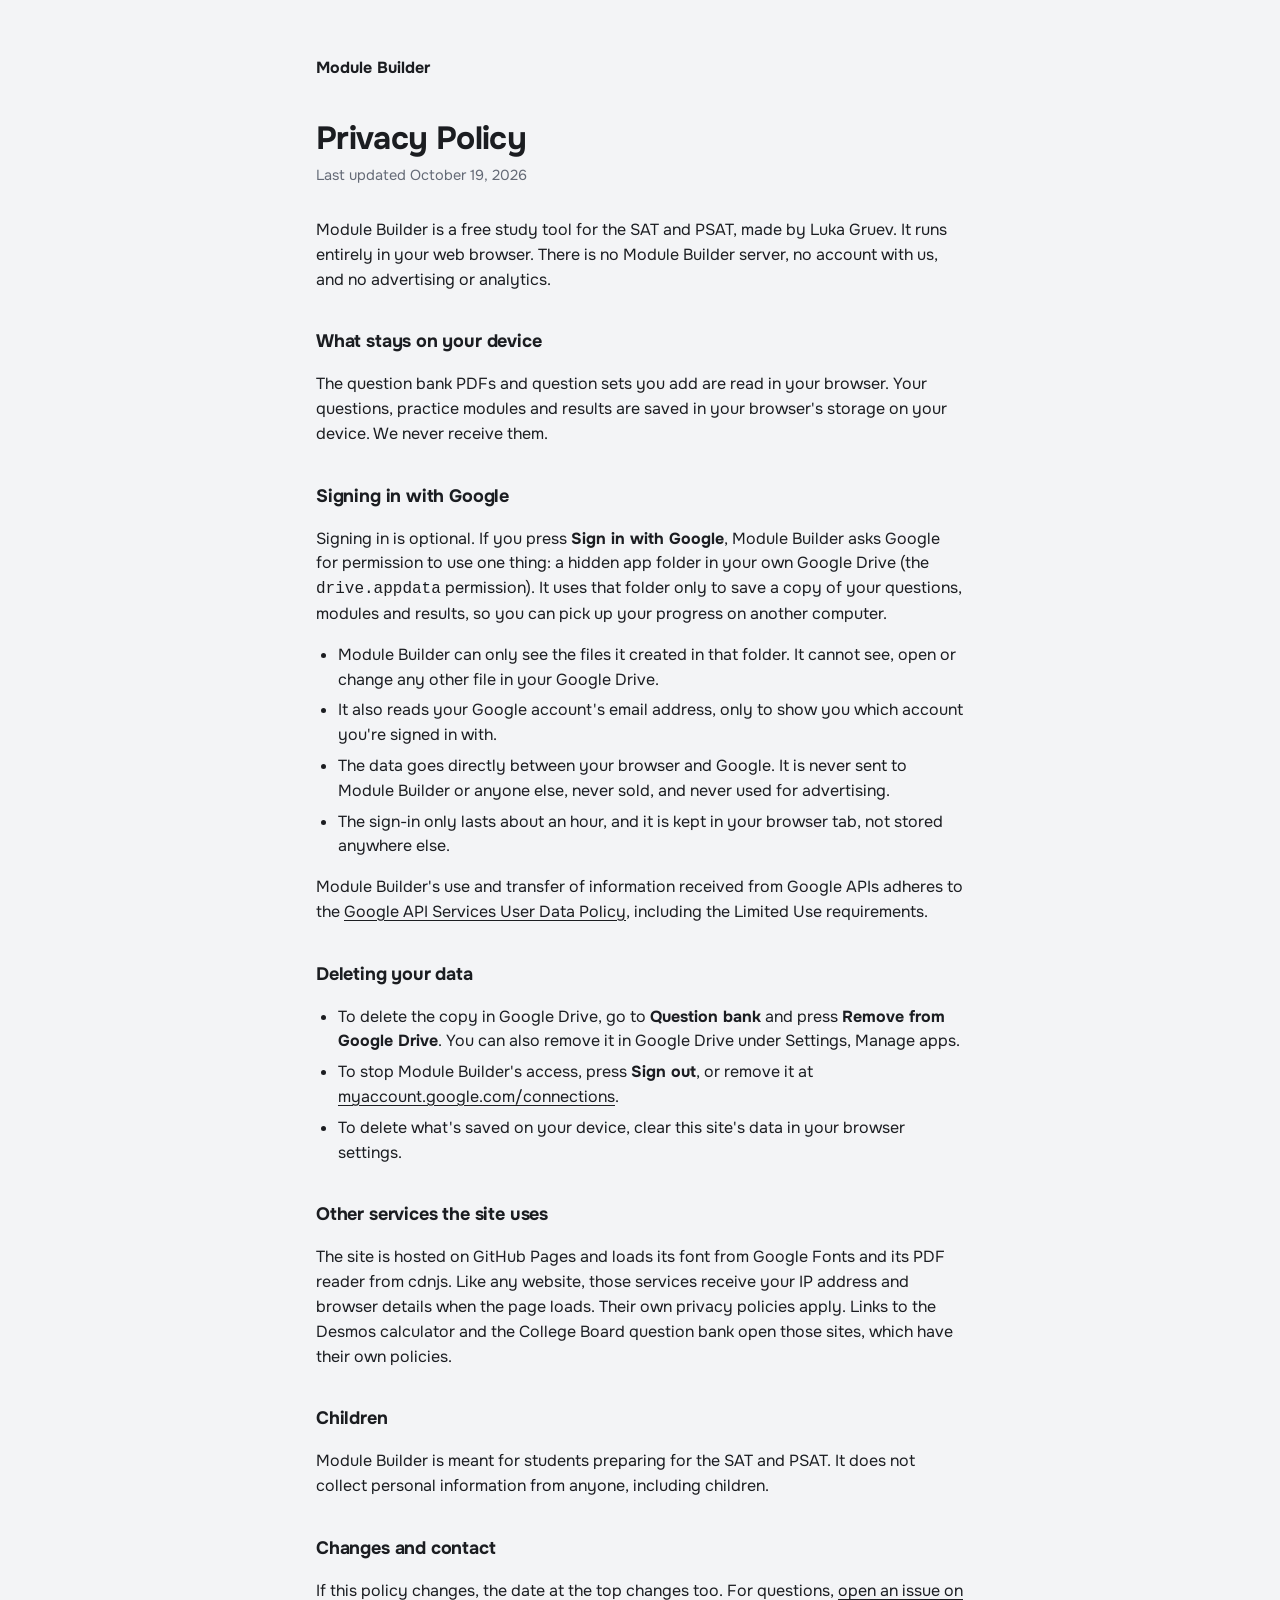
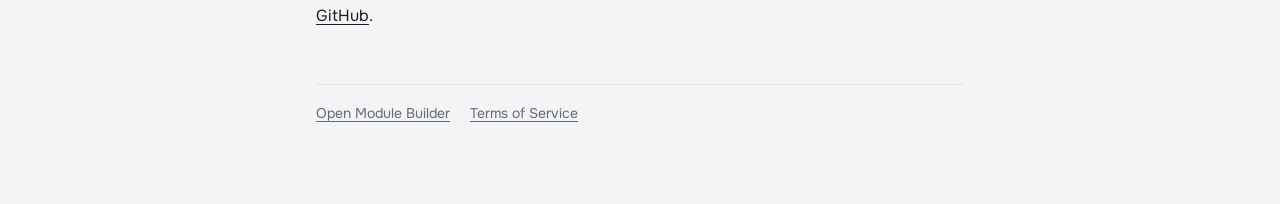
==== privacy.html @ f9e25d34 "Add privacy policy and terms pages for Google sign-in Co-Authored-By: Claude Opus 5.5 <noreply@anthr" ====
<!doctype html>
<html lang="en">
<head>
<meta charset="utf-8">
<meta name="viewport" content="width=device-width,initial-scale=1">
<title>Privacy Policy · Module Builder</title>
<link rel="preconnect" href="https://fonts.googleapis.com">
<link rel="preconnect" href="https://fonts.gstatic.com" crossorigin>
<link rel="stylesheet" href="https://fonts.googleapis.com/css2?family=Onest:wght@400;500;600;700&display=swap">
<link rel="stylesheet" href="style.css">
</head>
<body>
<main class="doc">
  <a class="home" href="./">Module Builder</a>
  <h1>Privacy Policy</h1>
  <p class="updated">Last updated October 19, 2026</p>

  <p>Module Builder is a free study tool for the SAT and PSAT, made by Luka Gruev. It runs entirely in your web browser. There is no Module Builder server, no account with us, and no advertising or analytics.</p>

  <h2>What stays on your device</h2>
  <p>The question bank PDFs and question sets you add are read in your browser. Your questions, practice modules and results are saved in your browser's storage on your device. We never receive them.</p>

  <h2>Signing in with Google</h2>
  <p>Signing in is optional. If you press <b>Sign in with Google</b>, Module Builder asks Google for permission to use one thing: a hidden app folder in your own Google Drive (the <code>drive.appdata</code> permission). It uses that folder only to save a copy of your questions, modules and results, so you can pick up your progress on another computer.</p>
  <ul>
    <li>Module Builder can only see the files it created in that folder. It cannot see, open or change any other file in your Google Drive.</li>
    <li>It also reads your Google account's email address, only to show you which account you're signed in with.</li>
    <li>The data goes directly between your browser and Google. It is never sent to Module Builder or anyone else, never sold, and never used for advertising.</li>
    <li>The sign-in only lasts about an hour, and it is kept in your browser tab, not stored anywhere else.</li>
  </ul>
  <p>Module Builder's use and transfer of information received from Google APIs adheres to the <a href="https://developers.google.com/terms/api-services-user-data-policy" target="_blank" rel="noopener">Google API Services User Data Policy</a>, including the Limited Use requirements.</p>

  <h2>Deleting your data</h2>
  <ul>
    <li>To delete the copy in Google Drive, go to <b>Question bank</b> and press <b>Remove from Google Drive</b>. You can also remove it in Google Drive under Settings, Manage apps.</li>
    <li>To stop Module Builder's access, press <b>Sign out</b>, or remove it at <a href="https://myaccount.google.com/connections" target="_blank" rel="noopener">myaccount.google.com/connections</a>.</li>
    <li>To delete what's saved on your device, clear this site's data in your browser settings.</li>
  </ul>

  <h2>Other services the site uses</h2>
  <p>The site is hosted on GitHub Pages and loads its font from Google Fonts and its PDF reader from cdnjs. Like any website, those services receive your IP address and browser details when the page loads. Their own privacy policies apply. Links to the Desmos calculator and the College Board question bank open those sites, which have their own policies.</p>

  <h2>Children</h2>
  <p>Module Builder is meant for students preparing for the SAT and PSAT. It does not collect personal information from anyone, including children.</p>

  <h2>Changes and contact</h2>
  <p>If this policy changes, the date at the top changes too. For questions, <a href="https://github.com/iamraging123/module-builder/issues/new?template=bug_report.yml" target="_blank" rel="noopener">open an issue on GitHub</a>.</p>

  <footer><a href="./">Open Module Builder</a><a href="terms.html">Terms of Service</a></footer>
</main>
</body>
</html>
---- style.css ----
/* Module Builder: a quiet study desk.
   Layout: a sidebar of five places (Today, Practice, Mistakes, Skills, Question bank) and one reading column.
   Sessions (study, test, review) leave the sidebar behind and fill the screen.
   Color: ink on cool white; one marker yellow for "where you are"; three set colours (review, weakest, new);
   a single-hue ramp for skill accuracy; highlighter tints for why a question was missed. */
:root {
  --ground: #f3f4f6;
  --surface: #ffffff;
  --ink: #1b1d21;
  --muted: #646a76;
  --faint: #9399a4;
  --line: #e1e4e9;
  --soft: #eceef2;
  --marker: #ffd23f;
  --marker-ink: #4a3800;
  --ok: #18804a; --ok-soft: #e6f4ec;
  --bad: #cc3329; --bad-soft: #fbe9e7;
  --warn: #9a6400;
  --k-review: #5457d6; --k-weak: #d2541a; --k-new: #0d8a7c;
  --m0: #e7e8fb; --m1: #c3c6f4; --m2: #8f94e7; --m3: #5b60d4; --m4: #3438a6;
  --m-lo-ink: #1b1d21; --m-hi-ink: #ffffff;
  --r-rule: #ffe066; --r-trap: #ffa3c7; --r-misread: #9ed3ff; --r-rushed: #ffc285; --r-slip: #a9e8bd; --r-none: #d9dce2;
  --r-ink: #1b1d21;
  --shadow: 0 1px 2px rgba(27, 29, 33, .06), 0 8px 24px rgba(27, 29, 33, .06);
  --font: "Onest", "Segoe UI", system-ui, -apple-system, sans-serif;
}
@media (prefers-color-scheme: dark) {
  :root:not([data-theme="light"]) {
    --ground: #111215; --surface: #191b1f; --ink: #eceef1; --muted: #a0a6b1; --faint: #6f7580; --line: #2a2d33; --soft: #22252a;
    --marker: #ffd23f; --marker-ink: #1b1d21;
    --ok: #4cd38a; --ok-soft: #14271c; --bad: #ff7b70; --bad-soft: #2d1716; --warn: #f0b44c;
    --k-review: #9a9cf5; --k-weak: #f08a55; --k-new: #4fd0c0;
    --m0: #23264a; --m1: #2f3482; --m2: #4449b5; --m3: #7378e6; --m4: #b0b4fa;
    --m-lo-ink: #eceef1; --m-hi-ink: #111215;
    --r-rule: #6e5a0a; --r-trap: #6b2846; --r-misread: #1d4a6c; --r-rushed: #6c4216; --r-slip: #1f5636; --r-none: #34373e;
    --r-ink: #eceef1;
    --shadow: 0 1px 2px rgba(0, 0, 0, .4), 0 8px 24px rgba(0, 0, 0, .3);
    color-scheme: dark;
  }
}
:root[data-theme="dark"] {
  --ground: #111215; --surface: #191b1f; --ink: #eceef1; --muted: #a0a6b1; --faint: #6f7580; --line: #2a2d33; --soft: #22252a;
  --marker: #ffd23f; --marker-ink: #1b1d21;
  --ok: #4cd38a; --ok-soft: #14271c; --bad: #ff7b70; --bad-soft: #2d1716; --warn: #f0b44c;
  --k-review: #9a9cf5; --k-weak: #f08a55; --k-new: #4fd0c0;
  --m0: #23264a; --m1: #2f3482; --m2: #4449b5; --m3: #7378e6; --m4: #b0b4fa;
  --m-lo-ink: #eceef1; --m-hi-ink: #111215;
  --r-rule: #6e5a0a; --r-trap: #6b2846; --r-misread: #1d4a6c; --r-rushed: #6c4216; --r-slip: #1f5636; --r-none: #34373e;
  --r-ink: #eceef1;
  --shadow: 0 1px 2px rgba(0, 0, 0, .4), 0 8px 24px rgba(0, 0, 0, .3);
  color-scheme: dark;
}
* { box-sizing: border-box; }
html, body { min-height: 100%; }
body { margin: 0; background: var(--ground); color: var(--ink); font: 16px/1.55 var(--font); -webkit-font-smoothing: antialiased; }
button, input, textarea { font: inherit; color: inherit; }
button { cursor: pointer; }
img { display: block; max-width: 100%; height: auto; }
a { color: inherit; text-underline-offset: 3px; }
:focus-visible { outline: 2px solid var(--ink); outline-offset: 2px; border-radius: 4px; }
[hidden] { display: none !important; }

/* ---------- controls ---------- */
.btn { display: inline-flex; align-items: center; justify-content: center; gap: 8px; border: 0; border-radius: 10px; padding: 10px 18px; font-weight: 600; background: var(--ink); color: var(--surface); }
.btn:hover:not(:disabled) { opacity: .88; }
.btn:disabled { opacity: .35; cursor: default; }
.btn.ghost { background: var(--surface); color: var(--ink); box-shadow: inset 0 0 0 1.5px var(--line); }
.btn.ghost:hover:not(:disabled) { opacity: 1; box-shadow: inset 0 0 0 1.5px var(--ink); }
.btn.big { padding: 14px 26px; font-size: 17px; border-radius: 12px; }
.btn.small { padding: 6px 13px; font-size: 14px; border-radius: 8px; }
.btn.danger { background: var(--bad); color: #fff; }
.link { border: 0; background: none; padding: 0; color: var(--muted); text-decoration: underline; text-underline-offset: 3px; font-size: 14.5px; }
.link:hover { color: var(--ink); }
.link.danger:hover { color: var(--bad); }
.link.back { display: inline-block; margin-bottom: 14px; }
.row { display: flex; flex-wrap: wrap; align-items: center; gap: 12px 18px; margin-top: 22px; }
.row.tight { margin-top: 0; gap: 14px; }
.row.end { justify-content: flex-end; }
.fine { font-size: 13.5px; color: var(--muted); }
p.fine { margin: 14px 0 0; }
.seg { display: inline-flex; flex-wrap: wrap; gap: 4px; padding: 3px; border-radius: 10px; background: var(--soft); }
.seg button { border: 0; background: none; border-radius: 8px; padding: 6px 12px; font-size: 14px; color: var(--muted); display: inline-flex; gap: 6px; align-items: baseline; }
.seg button:hover { color: var(--ink); }
.seg button[aria-checked="true"] { background: var(--surface); color: var(--ink); font-weight: 600; box-shadow: 0 1px 2px rgba(0, 0, 0, .12); }
.seg small { font-size: 12px; color: var(--faint); font-weight: 400; }
.tick { display: inline-flex; align-items: flex-start; gap: 9px; border: 0; background: none; padding: 5px 0; text-align: left; font-size: 15px; }
.tick i { flex: none; width: 17px; height: 17px; margin-top: 3px; border-radius: 5px; border: 1.5px solid var(--faint); position: relative; }
.tick[aria-checked="true"] i { background: var(--ink); border-color: var(--ink); }
.tick[aria-checked="true"] i::after { content: ""; position: absolute; left: 4.5px; top: 1px; width: 4px; height: 8px; border: solid var(--surface); border-width: 0 2px 2px 0; transform: rotate(45deg); }
.tick small { color: var(--faint); font-size: 13px; padding-top: 1px; }
.acc { font-style: normal; font-size: 12.5px; font-weight: 600; padding: 1px 7px; border-radius: 999px; white-space: nowrap; }
.acc.low { color: var(--bad); background: var(--bad-soft); }
.acc.mid { color: var(--warn); background: color-mix(in srgb, var(--warn) 14%, transparent); }
.acc.high { color: var(--ok); background: var(--ok-soft); }
.mtr { height: 6px; border-radius: 3px; background: var(--soft); overflow: hidden; }
.mtr i { display: block; height: 100%; border-radius: 3px; }
.mtr .low { background: var(--bad); } .mtr .mid { background: var(--warn); } .mtr .high { background: var(--ok); }

/* ---------- shell ---------- */
.shell { display: grid; grid-template-columns: 236px minmax(0, 1fr); min-height: 100vh; }
.side { position: sticky; top: 0; height: 100vh; display: flex; flex-direction: column; gap: 4px; padding: 22px 14px calc(18px + env(safe-area-inset-bottom, 0px)) max(14px, env(safe-area-inset-left, 0px)); border-right: 1px solid var(--line); background: var(--surface); }
.side .brand { font-weight: 700; font-size: 17px; letter-spacing: -0.01em; padding: 0 10px 18px; }
.nav { display: flex; flex-direction: column; gap: 2px; }
.nav-i { display: flex; align-items: center; gap: 11px; width: 100%; border: 0; background: none; padding: 9px 10px; border-radius: 9px; text-align: left; font-size: 15px; color: var(--muted); }
.nav-i:hover { background: var(--soft); color: var(--ink); }
.nav-i[aria-current="page"] { background: var(--soft); color: var(--ink); font-weight: 600; }
.badge { margin-left: auto; font-style: normal; font-size: 12px; font-weight: 700; min-width: 22px; text-align: center; padding: 1px 7px; border-radius: 999px; background: var(--marker); color: var(--marker-ink); }
.side-foot { margin-top: auto; display: grid; gap: 10px; padding: 0 10px; font-size: 13.5px; color: var(--muted); }
.sync-line { justify-self: start; border: 0; background: none; padding: 0 0 0 15px; position: relative; font: inherit; font-size: 13px; color: var(--muted); text-align: left; cursor: pointer; }
.sync-line::before { content: ''; position: absolute; left: 0; top: .45em; width: 7px; height: 7px; border-radius: 50%; background: var(--ok); }
.sync-line:hover { color: var(--ink); }
.sync-line.err { color: var(--bad); }
.sync-line.err::before { background: var(--bad); }
.sync-box { margin-top: 22px; padding: 18px 20px; border-radius: 12px; background: var(--surface); box-shadow: inset 0 0 0 1px var(--line); }
.sync-box h3 { margin: 0 0 6px; font-size: 15.5px; font-weight: 650; }
.sync-box p { margin: 0 0 8px; }
.sync-box .row { margin-top: 14px; }
#sync-status.err { color: var(--bad); }
.credit { font-size: 12.5px; color: var(--faint); text-decoration: none; justify-self: start; }
.credit:hover { color: var(--ink); text-decoration: underline; }
.foot-links { display: grid; gap: 3px; margin-top: 4px; }
.fb-link { font-size: 13.5px; color: var(--muted); text-decoration: none; justify-self: start; }
.fb-link:hover { color: var(--ink); text-decoration: underline; }
.credit-end { display: flex; flex-wrap: wrap; align-items: baseline; gap: 8px 20px; margin: 48px 0 0; padding-top: 18px; border-top: 1px solid var(--line); }
.credit-end .credit { margin-left: auto; }
@media (min-width: 821px) { .credit-end { display: none; } }
.main { padding-block: 40px 96px; padding-left: max(24px, env(safe-area-inset-left, 0px)); padding-right: max(24px, env(safe-area-inset-right, 0px)); max-width: 980px; width: 100%; }
.status { display: flex; gap: 14px; align-items: baseline; padding: 10px 14px; margin-bottom: 22px; border-radius: 10px; background: var(--surface); box-shadow: inset 0 0 0 1px var(--line); font-size: 14.5px; }
.status.err { color: var(--bad); box-shadow: inset 0 0 0 1px var(--bad); }
.dropveil { display: none; position: fixed; inset: 0; z-index: 40; place-items: center; background: color-mix(in srgb, var(--ground) 92%, transparent); border: 3px dashed var(--ink); font-size: 22px; font-weight: 700; pointer-events: none; }
body.dragging .dropveil { display: grid; }

/* ---------- page type ---------- */
.eyebrow-date { margin: 0 0 6px; color: var(--muted); font-size: 15px; }
.title { font-size: clamp(30px, 4.6vw, 44px); line-height: 1.08; letter-spacing: -0.03em; font-weight: 700; margin: 0 0 12px; text-wrap: balance; }
.lede { font-size: 18px; color: var(--muted); margin: 0 0 6px; max-width: 58ch; }
.body { margin: 0; max-width: 64ch; }
.block { margin-top: 48px; }
.block h2 { font-size: 17px; font-weight: 700; margin: 0 0 10px; letter-spacing: -0.01em; }
.steps { margin: 22px 0 0; padding-left: 22px; display: grid; gap: 8px; max-width: 60ch; }
.steps li::marker { font-weight: 700; }

/* lists */
.list { background: var(--surface); border-radius: 14px; box-shadow: inset 0 0 0 1px var(--line); overflow: hidden; }
.li { display: flex; align-items: center; gap: 14px; width: 100%; padding: 14px 18px; border: 0; background: none; text-align: left; }
.li + .li { border-top: 1px solid var(--line); }
.li-btn:hover { background: var(--soft); }
.li-main { flex: 1; min-width: 0; }
.li-title { font-weight: 600; overflow: hidden; text-overflow: ellipsis; white-space: nowrap; }
.li-meta { font-size: 14px; color: var(--muted); }
.li-acts { display: flex; flex-wrap: wrap; align-items: center; justify-content: flex-end; gap: 10px 16px; flex: none; }
.score-s { font-weight: 700; font-variant-numeric: tabular-nums; }

/* ---------- Get started ---------- */
.gs-list { list-style: none; counter-reset: gs; margin: 30px 0 0; padding: 0; max-width: 760px; }
.gs { counter-increment: gs; display: grid; grid-template-columns: 40px minmax(0, 1fr); gap: 16px; padding: 22px 0; border-top: 1px solid var(--line); }
.gs::before { content: counter(gs); width: 34px; height: 34px; border-radius: 50%; display: grid; place-items: center; font-weight: 700; background: var(--surface); box-shadow: inset 0 0 0 1.5px var(--line); }
.gs.done::before { content: ""; background: var(--ok) url("data:image/svg+xml,%3Csvg xmlns='http://www.w3.org/2000/svg' viewBox='0 0 20 20'%3E%3Cpath d='M5 10.5l3.2 3L15 7' fill='none' stroke='white' stroke-width='2.2' stroke-linecap='round' stroke-linejoin='round'/%3E%3C/svg%3E") center / 20px no-repeat; box-shadow: none; }
.gs-body h2 { margin: 4px 0 8px; font-size: 19px; letter-spacing: -0.01em; display: flex; flex-wrap: wrap; align-items: baseline; gap: 4px 12px; }
.gs-done { font-size: 13px; font-weight: 600; color: var(--ok); }
.gs-body p { margin: 0 0 8px; max-width: 64ch; }
.gs-body ul { margin: 0 0 10px; padding-left: 20px; display: grid; gap: 4px; max-width: 62ch; }
.gs-body .row { margin-top: 14px; }
.gs-list + .row, .gs-list + p.fine { margin-left: 56px; }
.body ul { margin: 0 0 10px; padding-left: 20px; }
.body p { margin: 0 0 8px; }
.kind.review { background: var(--k-review); } .kind.weak { background: var(--k-weak); } .kind.new { background: var(--k-new); }

/* ---------- Practice ---------- */
.builder { margin-top: 26px; background: var(--surface); border-radius: 16px; box-shadow: inset 0 0 0 1px var(--line); padding: 6px 22px 22px; }
.field { display: grid; grid-template-columns: 110px minmax(0, 1fr); gap: 16px; padding: 16px 0; border-bottom: 1px solid var(--line); align-items: start; }
.field .lab { font-weight: 600; font-size: 14.5px; padding-top: 6px; }
.ticks { display: flex; flex-wrap: wrap; gap: 0 24px; }
.skill-list { display: grid; grid-template-columns: repeat(auto-fill, minmax(250px, 1fr)); gap: 18px 28px; margin-top: 12px; }
.dom { display: grid; justify-items: start; align-content: start; }
.dom .tick { width: 100%; }
.dom .tick .acc { margin-left: auto; }
.dom-name { border: 0; background: none; padding: 0; margin-bottom: 2px; font-weight: 600; font-size: 14px; }
.dom-name:hover { text-decoration: underline; }
.modes { display: grid; grid-template-columns: repeat(2, minmax(0, 1fr)); gap: 10px; }
.mode { display: grid; gap: 2px; text-align: left; padding: 13px 15px; border-radius: 12px; border: 1.5px solid var(--line); background: var(--surface); }
.mode span { font-size: 14px; color: var(--muted); }
.mode[aria-checked="true"] { border-color: var(--ink); box-shadow: inset 0 0 0 1px var(--ink); }
.go { padding-top: 18px; }
.match { margin: 0 0 12px; font-size: 19px; font-weight: 700; display: flex; flex-wrap: wrap; gap: 6px 16px; align-items: baseline; }
.opts { display: flex; flex-wrap: wrap; gap: 10px 24px; align-items: center; margin-bottom: 20px; font-size: 15px; }
.check { display: inline-flex; align-items: center; gap: 8px; }
.opts input[type=checkbox] { width: 17px; height: 17px; accent-color: var(--ink); margin: 0; }
.num { width: 64px; margin: 0 4px; padding: 5px 8px; border: 1.5px solid var(--line); border-radius: 8px; background: var(--surface); font-variant-numeric: tabular-nums; }
.num:focus { outline: none; border-color: var(--ink); }
.num:disabled { color: var(--faint); }

/* ---------- Mistakes ---------- */
.reason-bar { display: flex; gap: 3px; height: 12px; margin: 0 0 12px; max-width: 760px; }
.reason-bar i { border-radius: 3px; }
.r-rule { --r: var(--r-rule); } .r-trap { --r: var(--r-trap); } .r-misread { --r: var(--r-misread); } .r-rushed { --r: var(--r-rushed); } .r-slip { --r: var(--r-slip); } .r-none { --r: var(--r-none); }
.reason-bar i { background: var(--r); }
.mistake { box-shadow: inset 4px 0 0 var(--r, transparent); }
.why-note { margin: 6px 0 0; font-size: 15px; }
mark { background: linear-gradient(transparent 35%, var(--r) 35%, var(--r) 92%, transparent 92%); color: var(--r-ink); padding: 0 3px; }
.when { font-size: 13.5px; color: var(--muted); white-space: nowrap; }
.when.due { color: var(--marker-ink); background: var(--marker); padding: 2px 9px; border-radius: 999px; font-weight: 600; }
.when.cleared { color: var(--ok); font-weight: 600; }

/* ---------- Skills ---------- */
.figs { display: grid; grid-template-columns: repeat(5, minmax(0, 1fr)); gap: 14px; margin: 22px 0 0; }
.figs div { display: flex; flex-direction: column-reverse; padding: 14px 16px; background: var(--surface); border-radius: 12px; box-shadow: inset 0 0 0 1px var(--line); }
.figs dd { margin: 0; font-size: 22px; font-weight: 700; letter-spacing: -0.02em; font-variant-numeric: tabular-nums; }
.figs dt { font-size: 13px; color: var(--muted); }
.map-key { display: flex; flex-wrap: wrap; align-items: center; gap: 8px 10px; margin: 30px 0 14px; font-size: 13px; color: var(--muted); }
.ramp { display: inline-flex; gap: 2px; }
.ramp i { width: 20px; height: 11px; border-radius: 2px; }
.ramp .m0, .tile.m0 { background: var(--m0); } .ramp .m1, .tile.m1 { background: var(--m1); } .ramp .m2, .tile.m2 { background: var(--m2); } .ramp .m3, .tile.m3 { background: var(--m3); } .ramp .m4, .tile.m4 { background: var(--m4); }
.none-key { width: 20px; height: 11px; border-radius: 2px; border: 1.5px dashed var(--faint); margin-left: 10px; }
.skills-layout { display: grid; grid-template-columns: minmax(0, 1fr) 300px; gap: 22px; align-items: start; }
.map-sec + .map-sec { margin-top: 26px; }
.map-sec h2 { font-size: 15.5px; margin: 0 0 10px; display: flex; flex-wrap: wrap; gap: 4px 12px; align-items: baseline; }
.map-sec h2 span { font-weight: 400; font-size: 13.5px; color: var(--muted); }
.map { display: grid; grid-template-columns: repeat(auto-fill, minmax(150px, 1fr)); gap: 12px; }
.map-dom { display: grid; gap: 6px; align-content: start; }
.map-dom h3 { margin: 0 0 2px; font-size: 12.5px; font-weight: 600; color: var(--muted); line-height: 1.3; min-height: 2.6em; }
.tile { display: grid; grid-template-columns: minmax(0, 1fr) auto; gap: 4px 8px; align-items: end; min-height: 74px; padding: 9px 10px; border: 2px solid transparent; border-radius: 9px; text-align: left; color: var(--m-lo-ink); }
.tile.m3, .tile.m4 { color: var(--m-hi-ink); }
.tile.none { background: transparent; border: 1.5px dashed var(--faint); color: var(--muted); }
.tile[aria-pressed="true"] { border-color: var(--ink); box-shadow: 0 0 0 2px var(--surface), 0 0 0 4px var(--ink); }
.t-name { grid-column: 1 / -1; align-self: start; font-size: 12.5px; font-weight: 500; line-height: 1.25; }
.t-pc { font-size: 20px; font-weight: 700; line-height: 1; font-variant-numeric: tabular-nums; }
.t-n { font-size: 11px; opacity: .8; justify-self: end; }
@media (prefers-reduced-motion: no-preference) { .tile { transition: background-color .4s; } }
.panel { position: sticky; top: calc(20px + env(safe-area-inset-top, 0px)); background: var(--surface); border-radius: 14px; box-shadow: inset 0 0 0 1px var(--line); padding: 18px; }
.p-dom { margin: 0; font-size: 13px; color: var(--muted); }
.panel h2 { margin: 2px 0 12px; font-size: 19px; line-height: 1.25; text-wrap: balance; }
.p-big { display: flex; align-items: baseline; gap: 8px; }
.p-big b { font-size: 38px; letter-spacing: -0.03em; line-height: 1; font-variant-numeric: tabular-nums; }
.p-big span { color: var(--muted); font-size: 14px; }
.panel .mtr { margin: 10px 0 0; }
.p-facts { margin: 14px 0 0; display: grid; gap: 6px; }
.p-facts div { display: flex; justify-content: space-between; gap: 10px; font-size: 14px; }
.p-facts dt { color: var(--muted); } .p-facts dd { margin: 0; font-weight: 600; }
.panel h4 { margin: 18px 0 6px; font-size: 13.5px; }
.panel .rule { margin: 0 0 8px; padding: 9px 11px; border-radius: 8px; background: var(--soft); font-size: 14px; }
.panel .row { margin-top: 16px; }

/* ---------- Question bank ---------- */
.drop { display: grid; gap: 4px; width: 100%; margin-top: 24px; padding: 28px; border-radius: 16px; border: 2px dashed var(--faint); background: var(--surface); text-align: left; }
.drop b { font-size: 18px; }
.drop span { color: var(--muted); max-width: 60ch; }
.drop:hover { border-color: var(--ink); }

/* ---------- results ---------- */
.score { display: flex; align-items: baseline; gap: 14px; margin-top: 22px; }
.score b { font-size: clamp(48px, 9vw, 72px); font-weight: 700; letter-spacing: -0.04em; line-height: 1; font-variant-numeric: tabular-nums; }
.score span { color: var(--muted); }
.qno { width: 26px; color: var(--faint); font-variant-numeric: tabular-nums; flex: none; }
.res { width: 74px; flex: none; font-weight: 600; font-size: 14px; }
.res.ok { color: var(--ok); } .res.bad { color: var(--bad); } .res.skip { color: var(--faint); } .res.pend { color: var(--warn); }
.cols { display: grid; grid-template-columns: repeat(2, minmax(0, 1fr)); gap: 0 28px; }
table.bd { width: 100%; border-collapse: collapse; font-size: 14.5px; }
table.bd td { padding: 8px 0; border-bottom: 1px solid var(--line); vertical-align: middle; }
table.bd td.n { width: 54px; text-align: right; color: var(--muted); font-variant-numeric: tabular-nums; }
table.bd td.b { width: 96px; padding-left: 12px; }

/* ---------- sessions: study and review ---------- */
.focus { min-height: 100vh; background: var(--surface); }
.focus-bar { position: sticky; top: 0; z-index: 5; display: flex; align-items: center; gap: 18px; padding-bottom: 12px; padding-top: calc(12px + env(safe-area-inset-top, 0px)); padding-left: max(24px, env(safe-area-inset-left, 0px)); padding-right: max(24px, env(safe-area-inset-right, 0px)); background: var(--surface); border-bottom: 1px solid var(--line); }
.fb-title { font-weight: 700; margin-right: auto; overflow: hidden; text-overflow: ellipsis; white-space: nowrap; min-width: 0; }
.sprog { height: 4px; background: var(--soft); display: flex; }
.sprog i { display: block; height: 100%; transition: width .2s; }
.sprog .r { background: var(--ok); } .sprog .w { background: var(--bad); }
.study { max-width: 1000px; margin: 0 auto; padding-block: 28px 100px; padding-left: max(24px, env(safe-area-inset-left, 0px)); padding-right: max(24px, env(safe-area-inset-right, 0px)); }
.s-meta { display: flex; flex-wrap: wrap; align-items: baseline; gap: 6px 14px; margin-bottom: 8px; color: var(--muted); font-size: 14.5px; }
.s-meta b { color: var(--ink); font-size: 16px; }
.s-meta b.res { width: auto; }
.kind { font-weight: 600; font-size: 13px; padding: 1px 9px; border-radius: 999px; color: var(--surface); }
.s-tools { display: flex; flex-wrap: wrap; align-items: center; justify-content: space-between; gap: 8px 18px; margin: 0 0 20px; min-height: 30px; }
.s-clock { display: inline-flex; gap: 12px; align-items: baseline; font-size: 14px; color: var(--muted); font-variant-numeric: tabular-nums; }
.s-right { display: inline-flex; flex-wrap: wrap; gap: 8px 16px; align-items: center; }
.tool { border: 0; background: none; padding: 0; font-size: 14.5px; font-weight: 600; text-decoration: underline; text-underline-offset: 3px; color: var(--ink); }
.stem { margin: 0 0 22px; }
.choices { display: grid; gap: 10px; }
.choice-row { display: flex; align-items: center; gap: 10px; margin-bottom: 10px; }
.choices .choice-row { margin-bottom: 0; }
.choice { flex: 1; min-width: 0; display: flex; align-items: center; gap: 14px; text-align: left; padding: 12px 16px; border-radius: 12px; border: 1.5px solid var(--line); background: var(--surface); position: relative; }
.choice:hover:not(:disabled) { border-color: var(--ink); }
.choice img { flex: 0 1 auto; min-width: 0; }
.choice .letter { flex: none; width: 28px; height: 28px; border-radius: 50%; display: grid; place-items: center; font-weight: 700; font-size: 13.5px; background: var(--soft); }
.choice.sel { border-color: var(--ink); box-shadow: inset 0 0 0 1px var(--ink); }
.choice.sel .letter { background: var(--ink); color: var(--surface); }
.choice.correct { border-color: var(--ok); background: var(--ok-soft); }
.choice.correct .letter { background: var(--ok); color: #fff; }
.choice.wrong { border-color: var(--bad); background: var(--bad-soft); }
.choice.wrong .letter { background: var(--bad); color: #fff; }
.choice:disabled { cursor: default; color: inherit; }
.choice.struck { opacity: .45; }
.choice.struck::after { content: ""; position: absolute; left: 10px; right: 10px; top: 50%; border-top: 2px solid var(--ink); }
.strike { flex: none; width: 34px; height: 28px; border: 1.5px solid var(--line); border-radius: 50%; background: var(--surface); font-size: 12px; font-weight: 700; padding: 0; }
.strike.undo { border: 0; text-decoration: underline; width: auto; }
.cross { border: 1.5px solid var(--line); border-radius: 8px; background: var(--surface); font-size: 13px; font-weight: 600; padding: 4px 10px; }
.cross.on { background: var(--ink); color: var(--surface); border-color: var(--ink); }
.spr input { font-size: 22px; width: 190px; padding: 10px 14px; border-radius: 12px; border: 1.5px solid var(--line); background: var(--surface); }
.spr input:focus { outline: none; border-color: var(--ink); }
.spr input:disabled { background: var(--soft); }
.spr .prev { margin-top: 10px; font-weight: 600; }
.hint { color: var(--muted); font-size: 14px; max-width: 46ch; }
.fb { margin: 24px 0 0; padding: 18px 20px; border-radius: 14px; background: var(--ground); }
.fb-head { margin: 0 0 6px; font-size: 20px; font-weight: 700; }
.fb.ok .fb-head { color: var(--ok); } .fb.bad .fb-head { color: var(--bad); }
.fb-time { margin: 0 0 10px; color: var(--muted); font-size: 14.5px; }
.whybox { margin: 14px 0 4px; padding: 14px 0 0; border-top: 1px solid var(--line); }
.whyq { margin: 0 0 10px; font-weight: 600; }
.why-opts { display: flex; flex-wrap: wrap; gap: 8px; margin-bottom: 14px; }
.why-opt { border: 1.5px solid var(--line); background: var(--surface); border-radius: 999px; padding: 5px 13px; font-size: 14px; }
.why-opt[aria-pressed="true"] { background: var(--r); color: var(--r-ink); border-color: var(--r); font-weight: 600; }
.why-note-in { display: block; width: 100%; max-width: 560px; margin-top: 4px; padding: 9px 12px; border-radius: 10px; border: 1.5px solid var(--line); background: var(--surface); }
.why-note-in:focus { outline: none; border-color: var(--ink); }
.expl { margin-top: 16px; padding-top: 14px; border-top: 1px solid var(--line); }
.expl h4 { margin: 0 0 8px; font-size: 14.5px; }
.s-acts { display: flex; flex-wrap: wrap; gap: 14px 22px; align-items: center; margin-top: 28px; }
.s-acts .s-prev { margin-left: auto; }
.kv { margin: 0 0 6px; }

/* text questions from JSON sets */
.tq { display: block; max-width: 72ch; font-size: 17.5px; line-height: 1.65; }
.tq > span { display: block; }
.tq-note { font-size: 13.5px; color: var(--muted); margin-bottom: 10px; }
.tq-passage { margin-bottom: 18px; }
.tq-text { font-weight: 500; }
.tq-rule { margin-top: 12px; padding: 9px 12px; background: var(--soft); border-radius: 8px; font-size: 15.5px; }
.choice .tq { font-size: 16px; line-height: 1.45; }
.choice .tq-text { font-weight: 400; }

/* ---------- test mode: the Bluebook-style screen ---------- */
.bb { min-height: 100vh; height: 100vh; display: flex; flex-direction: column; background: var(--surface); }
.bb-top, .bb-bottom { display: grid; grid-template-columns: 1fr auto 1fr; align-items: center; flex: none; padding-left: max(24px, env(safe-area-inset-left, 0px)); padding-right: max(24px, env(safe-area-inset-right, 0px)); background: var(--soft); }
.bb-top { min-height: 64px; padding-top: env(safe-area-inset-top, 0px); border-bottom: 1px solid var(--line); }
.bb-bottom { min-height: 64px; position: relative; border-top: 1px solid var(--line); padding-bottom: env(safe-area-inset-bottom, 0px); }
.bb-title { font-weight: 700; overflow: hidden; text-overflow: ellipsis; white-space: nowrap; }
.bb-title small { display: block; font-size: 12.5px; font-weight: 400; color: var(--muted); }
.bb-timer { text-align: center; }
.bb-timer #clock { display: block; font-size: 21px; font-weight: 700; font-variant-numeric: tabular-nums; line-height: 1.1; }
.bb-timer #clock.low { color: var(--bad); }
.bb-timer button { border: 1px solid var(--faint); border-radius: 999px; background: none; font-size: 11.5px; padding: 0 10px; margin-top: 3px; }
.bb-tools { display: flex; justify-content: flex-end; gap: 18px; align-items: center; font-size: 14px; }
.bb-tools a, .bb-tools button { border: 0; background: none; padding: 0; font-weight: 600; color: var(--ink); text-decoration: none; }
.bb-tools a:hover, .bb-tools button:hover { text-decoration: underline; }
.bb-body { flex: 1; min-height: 0; display: flex; }
.pane { flex: 1; min-width: 0; overflow: auto; padding-top: 28px; padding-bottom: 48px; padding-left: max(24px, env(safe-area-inset-left, 0px)); padding-right: max(24px, env(safe-area-inset-right, 0px)); }
.pane .inner { max-width: 1000px; margin: 0 auto; }
.qbar { display: flex; align-items: center; gap: 12px; padding: 6px 6px 6px 0; margin-bottom: 18px; border-bottom: 1px solid var(--line); }
.qnum { background: var(--ink); color: var(--surface); font-weight: 700; min-width: 30px; height: 30px; display: grid; place-items: center; padding: 0 8px; border-radius: 6px; }
.qbar button.mark { border: 0; background: none; font-size: 14px; padding: 4px 6px; display: inline-flex; align-items: center; gap: 7px; }
.qbar .flag { width: 11px; height: 14px; border: 1.5px solid var(--ink); clip-path: polygon(0 0, 100% 0, 100% 100%, 50% 72%, 0 100%); }
.qbar .mark.on { font-weight: 700; }
.qbar .mark.on .flag { background: var(--bad); border-color: var(--bad); }
.qbar .cross { margin-left: auto; }
.bb-nav { justify-self: center; background: var(--ink); color: var(--surface); border: 0; border-radius: 8px; padding: 7px 14px; font-weight: 700; font-size: 14.5px; }
.bb-go { display: flex; justify-content: flex-end; gap: 10px; }
.pop { position: absolute; bottom: 74px; left: 50%; transform: translateX(-50%); width: min(520px, 92vw); background: var(--surface); border-radius: 14px; box-shadow: var(--shadow), inset 0 0 0 1px var(--line); padding: 20px 22px; z-index: 5; }
.pop h3 { margin: 0 0 10px; font-size: 16px; text-align: center; }
.legend { display: flex; justify-content: center; flex-wrap: wrap; gap: 6px 18px; font-size: 13px; padding: 10px 0; border-top: 1px solid var(--line); border-bottom: 1px solid var(--line); margin-bottom: 14px; color: var(--muted); }
.legend i { display: inline-block; width: 11px; height: 11px; margin-right: 6px; vertical-align: -1px; border-radius: 2px; }
.lg-open { border: 1.5px dashed var(--muted); } .lg-done { background: var(--ink); } .lg-flag { background: var(--bad); }
.grid { display: flex; flex-wrap: wrap; gap: 10px; justify-content: center; }
.cell { width: 36px; height: 36px; border: 1.5px dashed var(--muted); background: var(--surface); font-weight: 700; position: relative; padding: 0; border-radius: 6px; }
.cell.done { background: var(--ink); border: 1.5px solid var(--ink); color: var(--surface); }
.cell.cur { outline: 2px solid var(--marker); outline-offset: 2px; }
.cell.flag::after { content: ""; position: absolute; top: -5px; right: -5px; width: 10px; height: 10px; background: var(--bad); border-radius: 2px; }
.pop .foot { text-align: center; margin-top: 16px; }
.checkpage { flex: 1; overflow: auto; display: grid; place-items: start center; padding: 48px 24px; }
.checkpage .box { width: min(640px, 100%); text-align: center; }
.checkpage h2 { font-size: 26px; margin: 0 0 8px; }
.checkpage p { color: var(--muted); margin: 0 0 24px; }
.panel-c { border-radius: 14px; box-shadow: inset 0 0 0 1px var(--line); padding: 20px; }

/* ---------- formula reference ---------- */
.ref { position: fixed; top: calc(80px + env(safe-area-inset-top, 0px)); right: max(16px, env(safe-area-inset-right, 0px)); z-index: 15; width: min(340px, calc(100vw - 32px)); max-height: calc(100vh - 170px); overflow: auto; background: var(--surface); border-radius: 14px; box-shadow: var(--shadow), inset 0 0 0 1px var(--line); padding: 16px 20px 18px; }
.ref-head { display: flex; justify-content: space-between; align-items: baseline; }
.ref h3 { margin: 0; font-size: 17px; }
.ref h4 { margin: 16px 0 4px; font-size: 13px; color: var(--muted); font-weight: 600; }
.ref dl { margin: 0; }
.ref dl div { display: flex; justify-content: space-between; gap: 16px; padding: 5px 0; border-top: 1px solid var(--line); }
.ref dt { font-size: 14.5px; }
.ref dd { margin: 0; font-size: 15.5px; font-weight: 600; white-space: nowrap; }
.ref sup { font-size: .7em; }
.ref-note { margin: 14px 0 0; font-size: 13px; color: var(--muted); }

/* ---------- dialog ---------- */
.ask { position: fixed; inset: 0; z-index: 50; display: grid; place-items: center; padding: 16px; background: rgba(17, 18, 21, .45); }
.ask-card { width: min(440px, 100%); background: var(--surface); border-radius: 16px; padding: 22px; box-shadow: var(--shadow); }
.ask-card p { margin: 0; font-size: 16.5px; }

/* ---------- narrow screens ---------- */
@media (max-width: 1080px) {
  .skills-layout { grid-template-columns: minmax(0, 1fr); }
  .panel { position: static; }
  .figs { grid-template-columns: repeat(3, minmax(0, 1fr)); }
}
@media (max-width: 820px) {
  .shell { display: block; }
  .side { position: fixed; top: auto; bottom: 0; left: 0; right: 0; height: auto; z-index: 20; flex-direction: row; padding: 6px max(8px, env(safe-area-inset-right, 0px)) calc(6px + env(safe-area-inset-bottom, 0px)) max(8px, env(safe-area-inset-left, 0px)); border-right: 0; border-top: 1px solid var(--line); }
  .side .brand, .side-foot { display: none; }
  .nav { flex-direction: row; width: 100%; justify-content: space-around; }
  .nav-i { flex-direction: column; gap: 2px; width: auto; flex: 1; padding: 6px 2px; font-size: 11px; position: relative; text-align: center; }
  .nav-i span { white-space: nowrap; }
  .nav-i .badge { position: absolute; top: 0; right: 18%; margin: 0; font-size: 10.5px; padding: 0 5px; min-width: 18px; }
  .main { padding-block: 24px 110px; padding-left: max(16px, env(safe-area-inset-left, 0px)); padding-right: max(16px, env(safe-area-inset-right, 0px)); }
  .field { grid-template-columns: minmax(0, 1fr); gap: 8px; }
  .modes, .cols { grid-template-columns: minmax(0, 1fr); }
  .figs { grid-template-columns: repeat(2, minmax(0, 1fr)); }
  .li { flex-wrap: wrap; }
  .li-acts { width: 100%; justify-content: flex-start; }
  .study, .pane { padding-left: max(16px, env(safe-area-inset-left, 0px)); padding-right: max(16px, env(safe-area-inset-right, 0px)); }
  .focus-bar { padding-left: max(16px, env(safe-area-inset-left, 0px)); padding-right: max(16px, env(safe-area-inset-right, 0px)); gap: 12px; }
  .focus-bar .fine { display: none; }
  .bb { height: auto; }
  .bb-top, .bb-bottom { padding-left: max(16px, env(safe-area-inset-left, 0px)); padding-right: max(16px, env(safe-area-inset-right, 0px)); }
  .bb-bottom { position: sticky; bottom: 0; }
  .gs-list + .row, .gs-list + p.fine { margin-left: 0; }
}
@media (prefers-reduced-motion: reduce) { * { transition: none !important; } }

/* Privacy policy and terms pages */
.doc { max-width: 680px; margin: 0 auto; padding: 56px 16px 80px; }
.doc .home { font-weight: 700; text-decoration: none; }
.doc h1 { font-size: 32px; line-height: 1.15; letter-spacing: -0.02em; margin: 40px 0 6px; }
.doc .updated { color: var(--muted); font-size: 14.5px; margin: 0 0 32px; }
.doc h2 { font-size: 18px; letter-spacing: -0.01em; margin: 36px 0 8px; }
.doc p, .doc li { color: var(--ink); }
.doc ul { padding-left: 22px; }
.doc li + li { margin-top: 6px; }
.doc footer { margin-top: 56px; padding-top: 18px; border-top: 1px solid var(--line); font-size: 14px; color: var(--muted); display: flex; flex-wrap: wrap; gap: 8px 20px; }
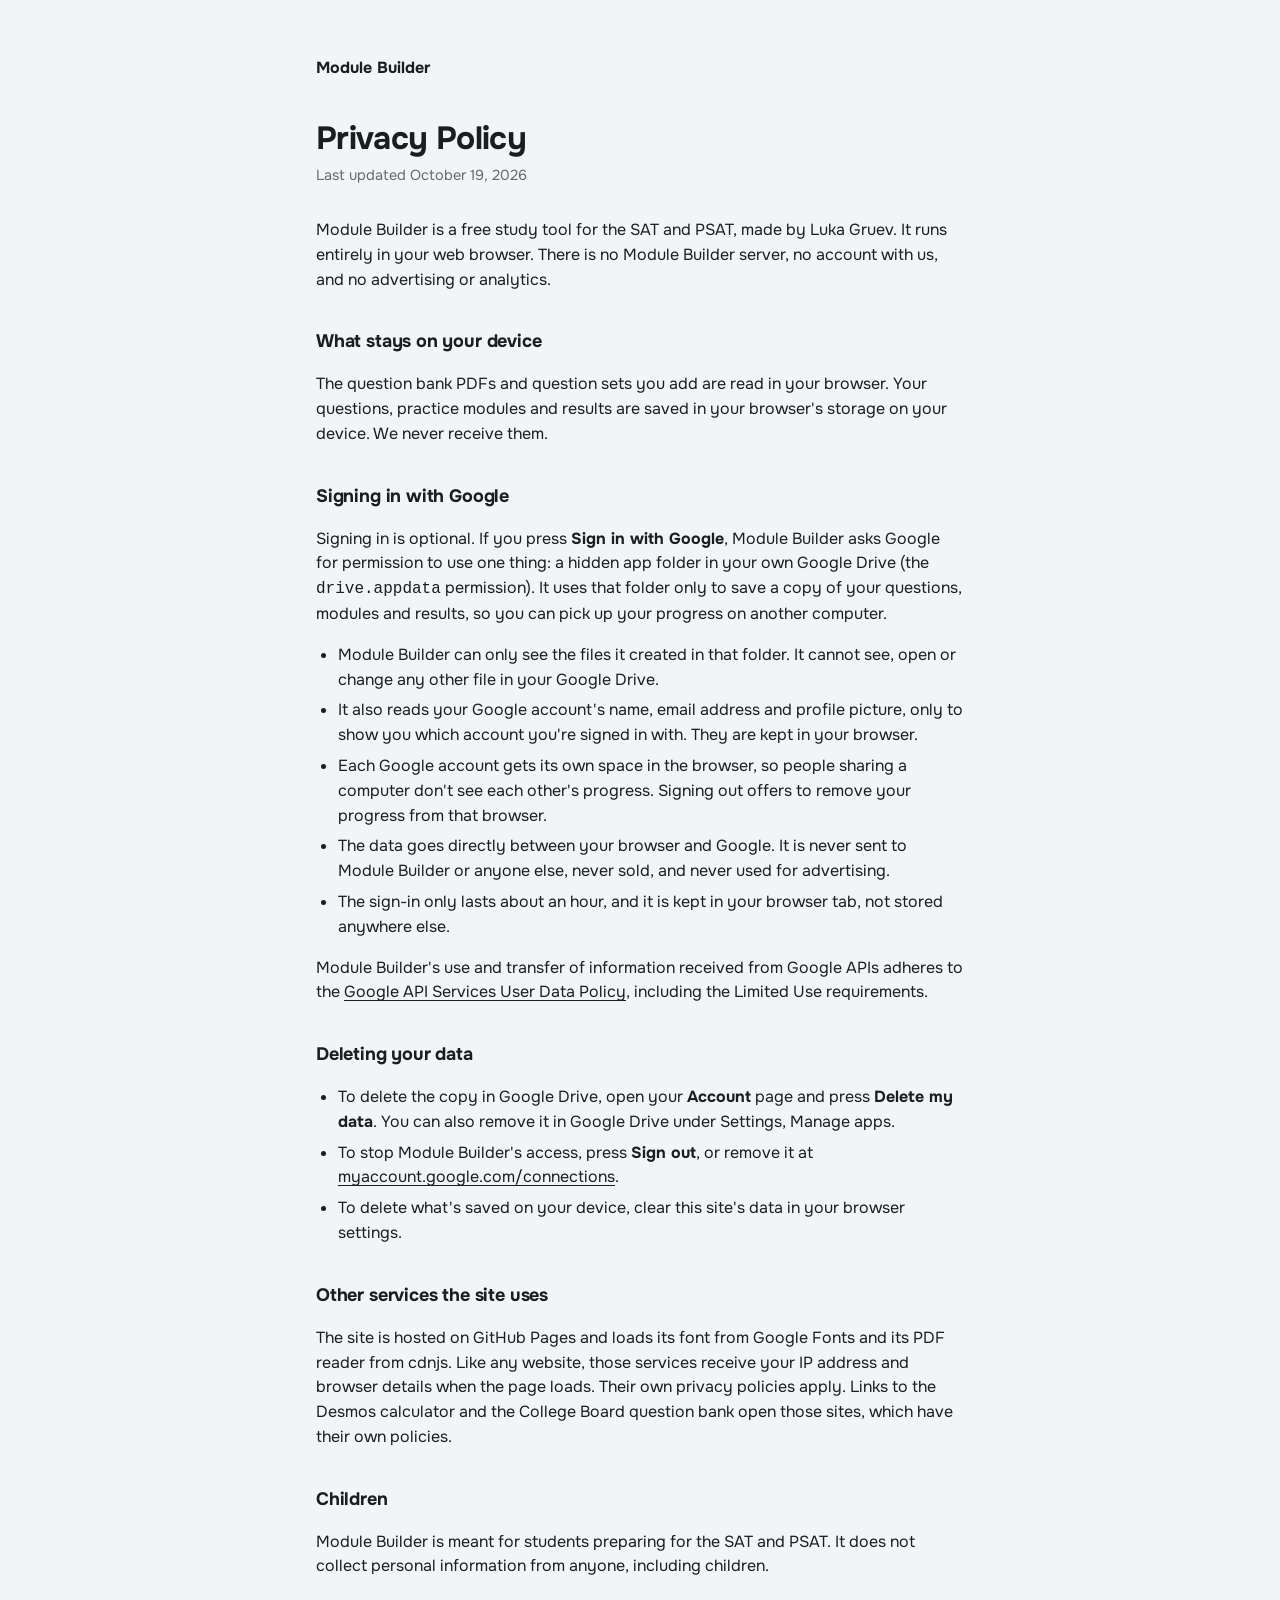
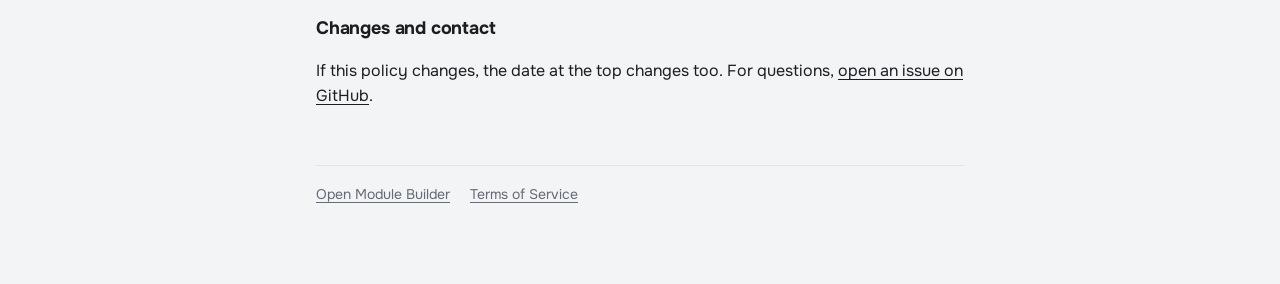
==== commit 63c5401b: "Give each Google account its own space, with an account page - Account button at the top of the side" ====
--- a/privacy.html
+++ b/privacy.html
@@ -24,7 +24,8 @@
   <p>Signing in is optional. If you press <b>Sign in with Google</b>, Module Builder asks Google for permission to use one thing: a hidden app folder in your own Google Drive (the <code>drive.appdata</code> permission). It uses that folder only to save a copy of your questions, modules and results, so you can pick up your progress on another computer.</p>
   <ul>
     <li>Module Builder can only see the files it created in that folder. It cannot see, open or change any other file in your Google Drive.</li>
-    <li>It also reads your Google account's email address, only to show you which account you're signed in with.</li>
+    <li>It also reads your Google account's name, email address and profile picture, only to show you which account you're signed in with. They are kept in your browser.</li>
+    <li>Each Google account gets its own space in the browser, so people sharing a computer don't see each other's progress. Signing out offers to remove your progress from that browser.</li>
     <li>The data goes directly between your browser and Google. It is never sent to Module Builder or anyone else, never sold, and never used for advertising.</li>
     <li>The sign-in only lasts about an hour, and it is kept in your browser tab, not stored anywhere else.</li>
   </ul>
@@ -32,7 +33,7 @@
 
   <h2>Deleting your data</h2>
   <ul>
-    <li>To delete the copy in Google Drive, go to <b>Question bank</b> and press <b>Remove from Google Drive</b>. You can also remove it in Google Drive under Settings, Manage apps.</li>
+    <li>To delete the copy in Google Drive, open your <b>Account</b> page and press <b>Delete my data</b>. You can also remove it in Google Drive under Settings, Manage apps.</li>
     <li>To stop Module Builder's access, press <b>Sign out</b>, or remove it at <a href="https://myaccount.google.com/connections" target="_blank" rel="noopener">myaccount.google.com/connections</a>.</li>
     <li>To delete what's saved on your device, clear this site's data in your browser settings.</li>
   </ul>
--- a/style.css
+++ b/style.css
@@ -106,16 +106,33 @@
 .nav-i[aria-current="page"] { background: var(--soft); color: var(--ink); font-weight: 600; }
 .badge { margin-left: auto; font-style: normal; font-size: 12px; font-weight: 700; min-width: 22px; text-align: center; padding: 1px 7px; border-radius: 999px; background: var(--marker); color: var(--marker-ink); }
 .side-foot { margin-top: auto; display: grid; gap: 10px; padding: 0 10px; font-size: 13.5px; color: var(--muted); }
-.sync-line { justify-self: start; border: 0; background: none; padding: 0 0 0 15px; position: relative; font: inherit; font-size: 13px; color: var(--muted); text-align: left; cursor: pointer; }
-.sync-line::before { content: ''; position: absolute; left: 0; top: .45em; width: 7px; height: 7px; border-radius: 50%; background: var(--ok); }
-.sync-line:hover { color: var(--ink); }
-.sync-line.err { color: var(--bad); }
-.sync-line.err::before { background: var(--bad); }
-.sync-box { margin-top: 22px; padding: 18px 20px; border-radius: 12px; background: var(--surface); box-shadow: inset 0 0 0 1px var(--line); }
-.sync-box h3 { margin: 0 0 6px; font-size: 15.5px; font-weight: 650; }
-.sync-box p { margin: 0 0 8px; }
-.sync-box .row { margin-top: 14px; }
-#sync-status.err { color: var(--bad); }
+/* Account button: sidebar top on computers, top bar on phones */
+.acct { display: flex; align-items: center; gap: 10px; width: 100%; border: 0; background: none; padding: 8px 10px; margin: -6px 0 14px; border-radius: 10px; text-align: left; color: var(--ink); }
+.acct:hover, .acct[aria-current="page"] { background: var(--soft); }
+.acct-t { display: grid; min-width: 0; line-height: 1.25; }
+.acct-t b { font-size: 14.5px; font-weight: 600; overflow: hidden; text-overflow: ellipsis; white-space: nowrap; }
+.acct-t small { font-size: 12.5px; color: var(--muted); overflow: hidden; text-overflow: ellipsis; white-space: nowrap; }
+.avatar { position: relative; flex: none; display: grid; place-items: center; width: 32px; height: 32px; border-radius: 50%; overflow: hidden; background: var(--m1); color: var(--m4); font-size: 14px; }
+.avatar img { position: absolute; inset: 0; width: 100%; height: 100%; object-fit: cover; }
+.avatar.empty { background: var(--soft); color: var(--muted); }
+.avatar.big { width: 64px; height: 64px; font-size: 26px; }
+.avatar-wrap { position: relative; flex: none; display: flex; }
+.avatar-wrap .dot { position: absolute; right: -1px; bottom: -1px; box-shadow: 0 0 0 2px var(--surface); }
+.dot { display: inline-block; flex: none; width: 9px; height: 9px; border-radius: 50%; background: var(--ok); }
+.dot.busy { background: var(--k-review); animation: pulse 1.4s ease-in-out infinite; }
+.dot.paused { background: var(--faint); }
+.dot.err { background: var(--bad); }
+@keyframes pulse { 50% { opacity: .35; } }
+@media (prefers-reduced-motion: reduce) { .dot.busy { animation: none; } }
+.topbar { display: none; }
+.acct-head { display: flex; align-items: center; gap: 18px; }
+.acct-head .title { margin: 0; }
+.acct-head .fine { margin: 2px 0 0; }
+.sync-status { display: flex; align-items: center; gap: 10px; margin: 0 0 4px; font-weight: 600; }
+.points { padding-left: 20px; margin: 18px 0 0; }
+.points li + li { margin-top: 6px; }
+.toast { position: fixed; left: 50%; bottom: 28px; transform: translate(-50%, 12px); opacity: 0; pointer-events: none; z-index: 60; padding: 10px 16px; border-radius: 10px; background: var(--ink); color: var(--surface); font-size: 14.5px; transition: opacity .2s, transform .2s; }
+.toast.on { opacity: 1; transform: translate(-50%, 0); }
 .credit { font-size: 12.5px; color: var(--faint); text-decoration: none; justify-self: start; }
 .credit:hover { color: var(--ink); text-decoration: underline; }
 .foot-links { display: grid; gap: 3px; margin-top: 4px; }
@@ -398,7 +415,13 @@
 @media (max-width: 820px) {
   .shell { display: block; }
   .side { position: fixed; top: auto; bottom: 0; left: 0; right: 0; height: auto; z-index: 20; flex-direction: row; padding: 6px max(8px, env(safe-area-inset-right, 0px)) calc(6px + env(safe-area-inset-bottom, 0px)) max(8px, env(safe-area-inset-left, 0px)); border-right: 0; border-top: 1px solid var(--line); }
-  .side .brand, .side-foot { display: none; }
+  .side .brand, .side-foot, .side .acct { display: none; }
+  .topbar { display: flex; align-items: center; justify-content: space-between; gap: 12px; margin: -8px 0 18px; }
+  .topbar .brand { font-weight: 700; font-size: 16px; letter-spacing: -0.01em; }
+  .topbar .acct { width: auto; max-width: 62%; margin: 0; padding: 4px 6px 4px 10px; flex-direction: row-reverse; }
+  .topbar .acct-t { text-align: right; }
+  .topbar .acct-t small { display: none; }
+  .toast { bottom: calc(86px + env(safe-area-inset-bottom, 0px)); }
   .nav { flex-direction: row; width: 100%; justify-content: space-around; }
   .nav-i { flex-direction: column; gap: 2px; width: auto; flex: 1; padding: 6px 2px; font-size: 11px; position: relative; text-align: center; }
   .nav-i span { white-space: nowrap; }
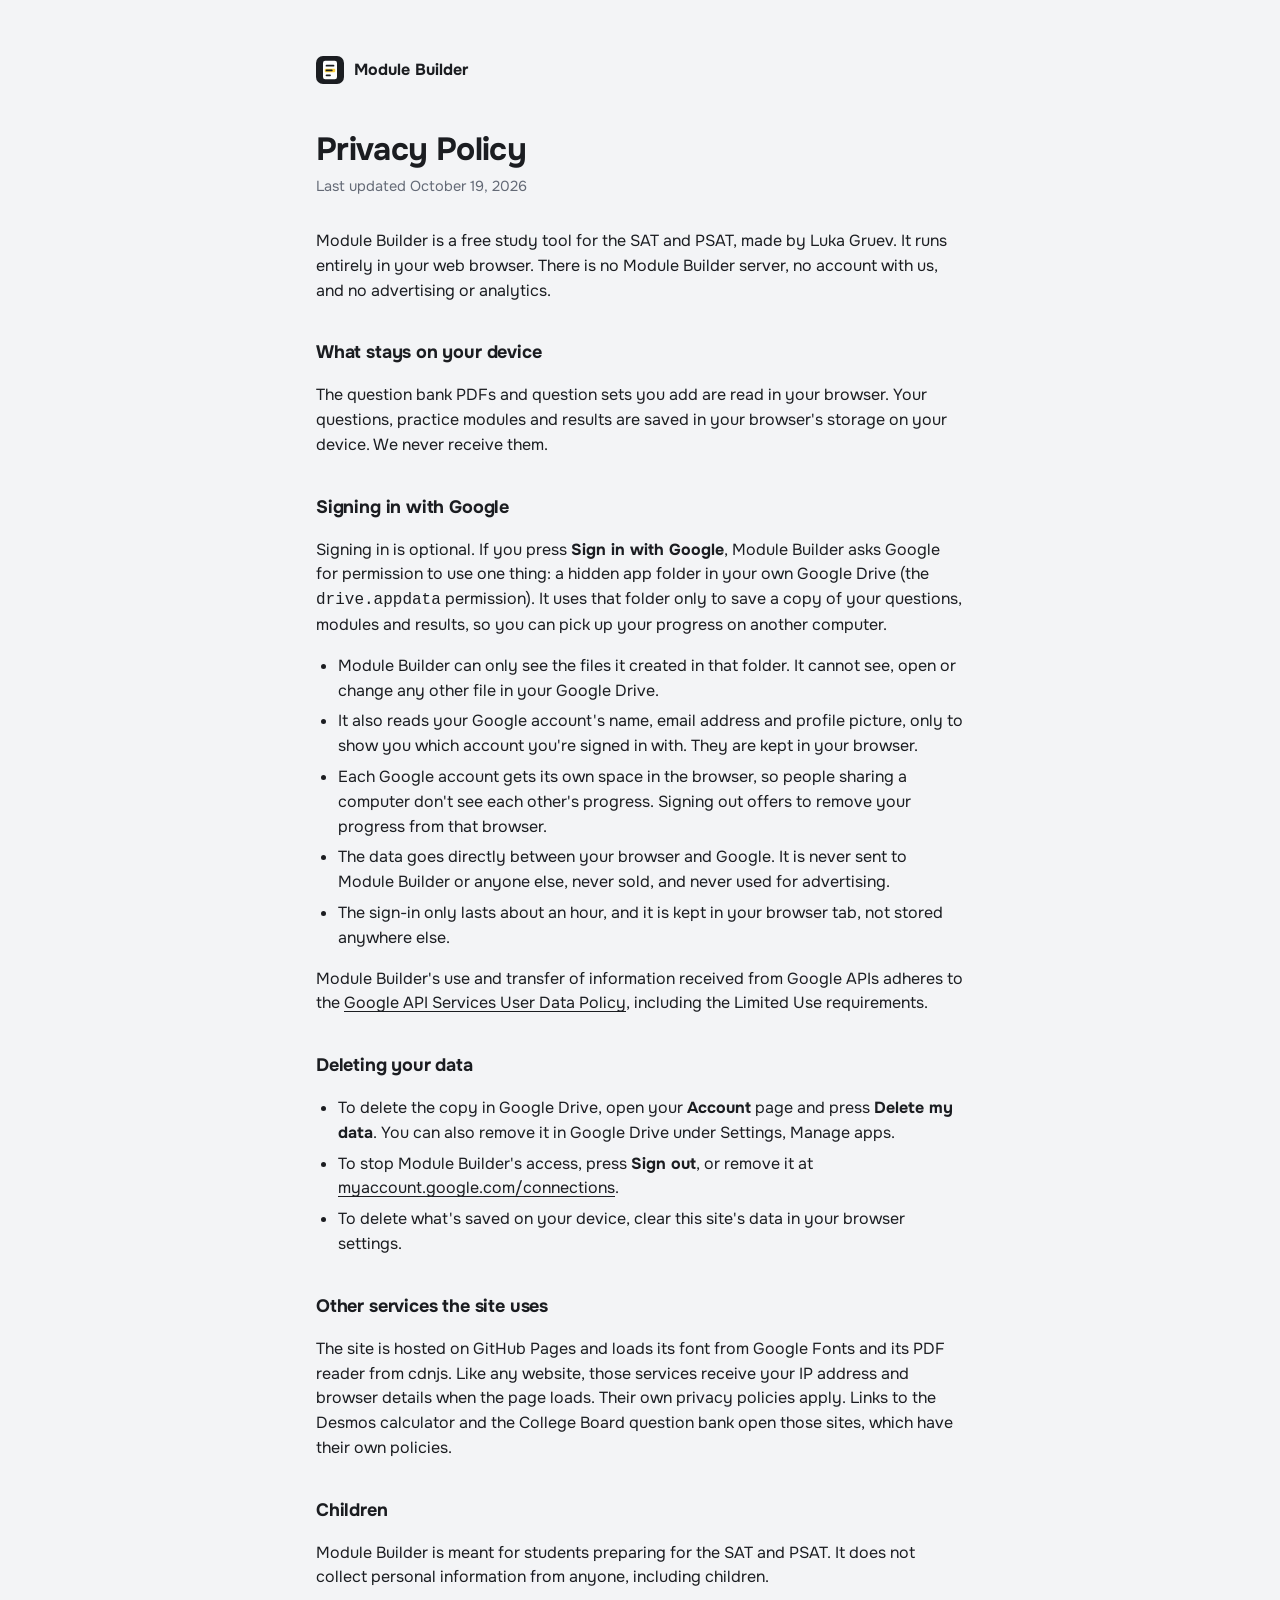
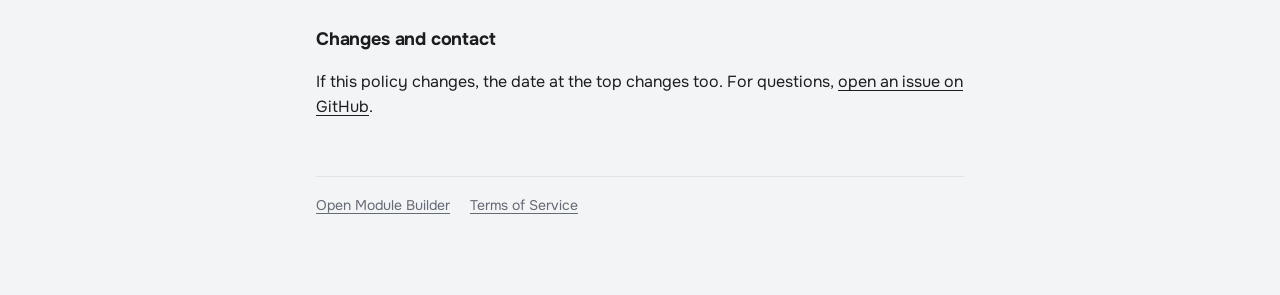
==== commit b69c15c4: "Add a logo: sidebar, phone top bar, tab icon and home-screen icon Co-Authored-By: Claude Opus 5.5 <n" ====
--- a/privacy.html
+++ b/privacy.html
@@ -4,6 +4,8 @@
 <meta charset="utf-8">
 <meta name="viewport" content="width=device-width,initial-scale=1">
 <title>Privacy Policy · Module Builder</title>
+<link rel="icon" href="favicon.svg" type="image/svg+xml">
+<link rel="apple-touch-icon" href="apple-touch-icon.png">
 <link rel="preconnect" href="https://fonts.googleapis.com">
 <link rel="preconnect" href="https://fonts.gstatic.com" crossorigin>
 <link rel="stylesheet" href="https://fonts.googleapis.com/css2?family=Onest:wght@400;500;600;700&display=swap">
@@ -11,7 +13,7 @@
 </head>
 <body>
 <main class="doc">
-  <a class="home" href="./">Module Builder</a>
+  <a class="home" href="./"><img src="favicon.svg" alt="">Module Builder</a>
   <h1>Privacy Policy</h1>
   <p class="updated">Last updated October 19, 2026</p>
 
--- a/style.css
+++ b/style.css
@@ -99,6 +99,8 @@
 /* ---------- shell ---------- */
 .shell { display: grid; grid-template-columns: 236px minmax(0, 1fr); min-height: 100vh; }
 .side { position: sticky; top: 0; height: 100vh; display: flex; flex-direction: column; gap: 4px; padding: 22px 14px calc(18px + env(safe-area-inset-bottom, 0px)) max(14px, env(safe-area-inset-left, 0px)); border-right: 1px solid var(--line); background: var(--surface); }
+.brand { display: flex; align-items: center; gap: 10px; }
+.brand .logo { flex: none; width: 28px; height: 28px; }
 .side .brand { font-weight: 700; font-size: 17px; letter-spacing: -0.01em; padding: 0 10px 18px; }
 .nav { display: flex; flex-direction: column; gap: 2px; }
 .nav-i { display: flex; align-items: center; gap: 11px; width: 100%; border: 0; background: none; padding: 9px 10px; border-radius: 9px; text-align: left; font-size: 15px; color: var(--muted); }
@@ -417,7 +419,8 @@
   .side { position: fixed; top: auto; bottom: 0; left: 0; right: 0; height: auto; z-index: 20; flex-direction: row; padding: 6px max(8px, env(safe-area-inset-right, 0px)) calc(6px + env(safe-area-inset-bottom, 0px)) max(8px, env(safe-area-inset-left, 0px)); border-right: 0; border-top: 1px solid var(--line); }
   .side .brand, .side-foot, .side .acct { display: none; }
   .topbar { display: flex; align-items: center; justify-content: space-between; gap: 12px; margin: -8px 0 18px; }
-  .topbar .brand { font-weight: 700; font-size: 16px; letter-spacing: -0.01em; }
+  .topbar .brand { font-weight: 700; font-size: 16px; letter-spacing: -0.01em; gap: 8px; }
+  .topbar .brand .logo { width: 26px; height: 26px; }
   .topbar .acct { width: auto; max-width: 62%; margin: 0; padding: 4px 6px 4px 10px; flex-direction: row-reverse; }
   .topbar .acct-t { text-align: right; }
   .topbar .acct-t small { display: none; }
@@ -444,7 +447,8 @@
 
 /* Privacy policy and terms pages */
 .doc { max-width: 680px; margin: 0 auto; padding: 56px 16px 80px; }
-.doc .home { font-weight: 700; text-decoration: none; }
+.doc .home { display: inline-flex; align-items: center; gap: 10px; font-weight: 700; text-decoration: none; }
+.doc .home img { width: 28px; height: 28px; }
 .doc h1 { font-size: 32px; line-height: 1.15; letter-spacing: -0.02em; margin: 40px 0 6px; }
 .doc .updated { color: var(--muted); font-size: 14.5px; margin: 0 0 32px; }
 .doc h2 { font-size: 18px; letter-spacing: -0.01em; margin: 36px 0 8px; }
